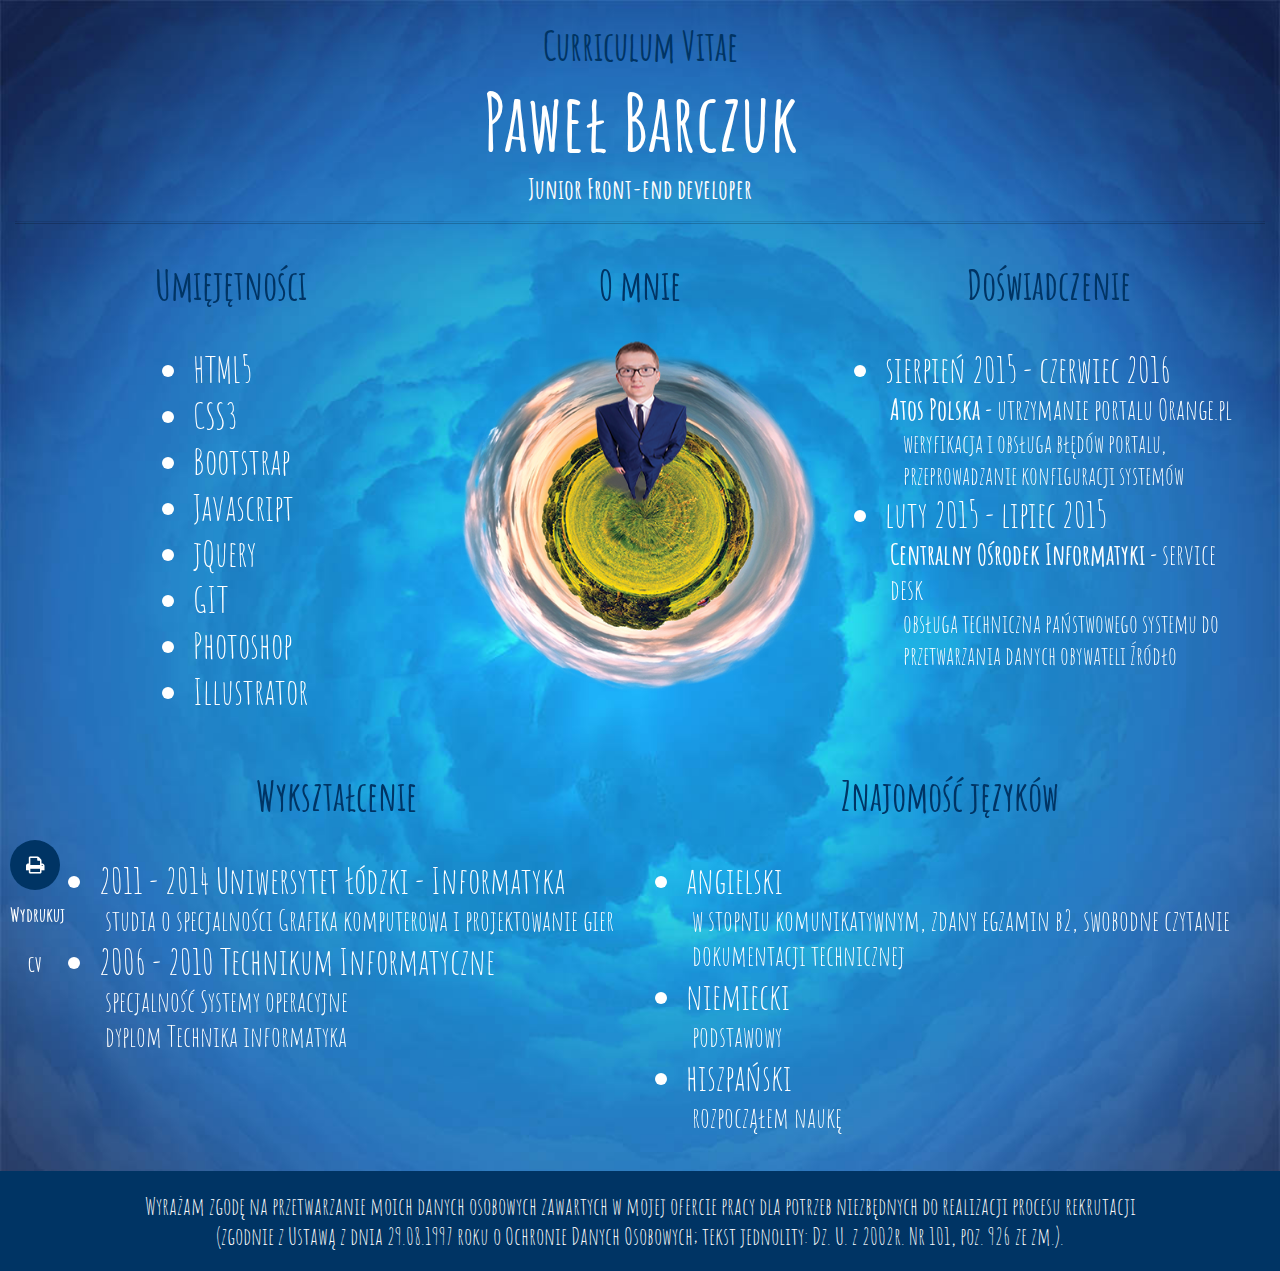
==== index.html @ b51bedec "font latin-ext" ====
<!doctype html>
<html>

<head>
    <link rel="stylesheet" type="text/css" href="css/style.css">
    <link href='https://fonts.googleapis.com/css?family=Amatic+SC:400,700&subset=latin,latin-ext' rel='stylesheet' type='text/css'>
    <link rel="stylesheet" href="css/font-awesome-4.6.3/css/font-awesome.min.css">
    <meta name="viewport" content="width=device-width, initial-scale=1">
    <meta charset="utf-8">
    <title>CV Paweł Barczuk</title>
</head>

<body>
    <div id="container">
        <h4>Curriculum Vitae</h4>
        <h1>Paweł Barczuk</h1>
        <h6>Junior Front-end developer</h6>
        <hr />
        <div id="print">
            <i class="fa fa-print"></i> Wydrukuj CV
        </div>
        <div class="row">
            <div id="data" class="animation-element slide">
                <div id="arrow"></div>
                <div id="me" class="drop"></div>
                <h4>O mnie</h4>
                <div id="details">
                    <h5>Wiek: 26 lat</h5>
                    <h5>Miejsce zamieszkania: Łódź</h5>
                    <h5>Adres e-mail: barczuk.p@gmail.com</h5>
                    <h5>Telefon: 697 071 757</h5>
                </div>
                <div id="earth">
                </div>
            </div>
            <div id="skills" class="animation-element slide">
                <h4>Umięjętności</h4>
                <ul>
                    <li>
                        HTML5
                    </li>
                    <li>
                        CSS3
                    </li>
                    <li>
                        Bootstrap
                    </li>
                    <li>
                        Javascript
                    </li>
                    <li>
                        jQuery
                    </li>

                    <li>
                        GIT
                    </li>
                    <li>
                        Photoshop
                    </li>
                    <li>
                        Illustrator
                    </li>
                </ul>
            </div>
            <div id="exp" class="animation-element slide">
                <h4>Doświadczenie</h4>
                <ul>
                    <li>sierpień 2015 - czerwiec 2016
                        <p>
                            <strong>Atos Polska</strong> - utrzymanie portalu Orange.pl
                            <span>weryfikacja i obsługa błędów portalu, przeprowadzanie konfiguracji systemów</span>
                        </p>
                    </li>
                    <li>luty 2015 - lipiec 2015
                        <p>
                            <strong>Centralny Ośrodek Informatyki</strong> - service desk
                            <span>obsługa techniczna państwowego systemu do przetwarzania danych obywateli Źródło</span>
                        </p>
                    </li>
                </ul>
            </div>
        </div>
        <div class="row">
            <div id="education" class="animation-element slide">
                <h4>Wykształcenie</h4>
                <ul>
                    <li>2011 - 2014 Uniwersytet Łódzki - Informatyka
                        <p>
                            studia o specjalności Grafika komputerowa i projektowanie gier
                        </p>
                    </li>
                    <li>2006 - 2010 Technikum Informatyczne
                        <p>
                            specjalność Systemy operacyjne
                            <br /> dyplom Technika informatyka
                        </p>
                    </li>
                </ul>
            </div>

            <div id="languages" class="animation-element slide">
                <h4>Znajomość języków</h4>
                <ul>
                    <li>angielski
                        <p>
                            w stopniu komunikatywnym, zdany egzamin b2, swobodne czytanie dokumentacji technicznej
                        </p>
                    </li>
                    <li>niemiecki
                        <p>
                            podstawowy
                        </p>
                    </li>
                    <li>hiszpański
                        <p>
                            rozpocząłem naukę
                        </p>
                    </li>
                </ul>
            </div>
        </div>
        <footer>Wyrażam zgodę na przetwarzanie moich danych osobowych zawartych w mojej ofercie pracy dla potrzeb niezbędnych do realizacji procesu rekrutacji
            <br />(zgodnie z Ustawą z dnia 29.08.1997 roku o Ochronie Danych Osobowych; tekst jednolity: Dz. U. z 2002r. Nr 101, poz. 926 ze zm.).</footer>
    </div>
    <script type="text/javascript" src="https://cdnjs.cloudflare.com/ajax/libs/jquery/3.1.0/jquery.min.js">


    </script>
    <script>
        var $animation_elements = $('.animation-element');
        var $window = $(window);
        $window.trigger('scroll');
        $window.on('scroll resize load', check_if_in_view);

        function check_if_in_view() {
            var window_height = $window.height();
            var window_top_position = $window.scrollTop();
            var window_bottom_position = (window_top_position + window_height);
            $.each($animation_elements, function() {
                var $element = $(this);
                var element_height = $element.outerHeight();
                var element_top_position = $element.offset().top;
                var element_bottom_position = (element_top_position + element_height);
                if ((element_bottom_position >= window_top_position) &&
                    (element_top_position <= window_bottom_position)) {
                    $element.addClass('in-view');;
                }
            });
        }

    </script>
</body>

</html>
---- css/style.css ----
html {
    font-size: 250%;
}
body {
    margin: 0;
    color: white;
    font-family: 'Amatic SC', sans-serif;
    background-color: #2377c0;
}
#me {
    background-image: url("../ludek.png");
    background-position: center;
    background-repeat: no-repeat;
    height: 170px;
    width: 100%;
    position: absolute;
    margin: 0 auto;
    z-index: 2;
    top: 100px;
    transition: all 1s;
    animation-name: drop, bump;
    animation-iteration-count: 1;
    animation-timing-function: ease-in;
    animation-duration: 1.5s, 200ms;
    animation-delay: 0s, 1.5s;
}
#print {
    border-radius: 50px;
    width: 50px;
    height: 50px;
    border: 1px;
    background-color: #003464;
    position: fixed;
    bottom: 10px;
    left: 10px;
    font-size: 20px;
    vertical-align: middle;
    line-height: 50px;
    font-weight: 900;
    z-index: 1;
}
#arrow {
    background-image: url(../arrow.png);
    background-repeat: no-repeat;
    background-position: bottom left;
    transform-origin: bottom right;
    opacity: 0;
    position: absolute;
    top: -100px;
    width: 400px;
    height: 100px;
    left: 0;
    right: 0;
    margin: auto;
    animation-name: rotate;
    animation-iteration-count: infinite;
    animation-timing-function: linear;
    animation-duration: 5s;
    animation-delay: 3s;
    z-index: 2;
}
#print:hover {
    width: 150px;
}
#container {
    width: 100%;
    background-image: url(../bg.jpg);
    background-repeat: no-repeat;
    background-size: cover;
    background-position: center top;
    text-align: center;
}
div.row {
    margin: 0 20px 0 20px;
    display: flex;
    flex-wrap: wrap;
    justify-content: center;
}
#data {
    position: relative;
}
#details {
    position: absolute;
    width: 100%;
    opacity: 0;
    filter: alpha(opacity=0);
    transition: opacity 1s;
    z-index: 2;
    margin: 0.9rem 0;
}
#earth {
    margin: 0 auto;
    margin-bottom: 0.9rem;
    background-image: url(../kula.png);
    background-repeat: no-repeat;
    background-size: contain;
    background-position: center top;
    transition: opacity 1s;
    height: 350px;
    top: 0.9em;
    z-index: 1;
    position: relative;
    animation-name: bump;
    animation-iteration-count: 1;
    animation-timing-function: ease-in;
    animation-delay: 1.5s;
    animation-duration: 200ms;
}
#data:hover #details {
    opacity: 1;
}
#data:hover #earth,
#data:hover #me {
    opacity: 0;
}
#data:hover #arrow {
    display: none;
}
#exp,
#earth,
#skills,
#education,
#languages,
#data {
    width: 100%;
}
h1,
h2,
h4,
h5,
h6 {
    margin: 0;
}
h4 {
    color: #003464;
    padding-top: 20px;
}
hr {
    height: 1px;
    border: 0;
    border-top: 1px solid rgba(0, 0, 0, 0.1);
    border-bottom: 1px solid rgba(0, 0, 0, 0.2);
    margin: 15px;
    padding: 0;
}
li i {
    font-size: 0.3em !important;
    vertical-align: middle;
}
p {
    font-size: 0.7rem;
    margin: 0 0 0 0.2em;
}
p span {
    display: block;
    font-size: 0.9em;
    margin-left: 0.5em;
}
ul {
    font-size: 0.9rem;
    display: inline-block;
    text-align: left;
}
footer {
    background-color: #003464;
    font-size: 0.6rem;
    padding: 0.5rem;
}
@media (min-width: 970px) {
    #skills {
        order: 1;
        max-width: 33%;
    }
    #exp {
        order: 3;
        max-width: 33%;
    }
    #data {
        order: 2;
        width: 33%;
    }
    #languages {
        width: 49%;
    }
    #education {
        width: 50%;
    }
}
@media (min-width: 480px) and (max-width: 970px) {
    #skills li {
        width: 50%;
        display: inline;
        float: left;
    }
}
@media (max-width: 480px) {
    footer {
        font-size: 0.5rem;
    }
    #earth,
    #me,
    #print,
    #arrow {
        display: none;
    }
    #details {
        opacity: 1;
        position: static;
    }
}
.animation-element {
    position: relative;
}
.animation-element.slide {
    opacity: 0;
    -moz-transition: all 500ms linear;
    -webkit-transition: all 500ms linear;
    -o-transition: all 500ms linear;
    transition: all 500ms linear;
    -webkit-transform: translate3d(0px, 100px, 0px);
    -o-transform: translate(0px, 100px);
    -ms-transform: translate(0px, 100px);
    transform: translate3d(0px, 100px, 0px);
    transition-delay: 500ms;
}
.animation-element.slide.in-view {
    opacity: 1;
    -moz-transform: translate3d(0px, 0px, 0px);
    -webkit-transform: translate3d(0px, 0px, 0px);
    -o-transform: translate(0px, 0px);
    -ms-transform: translate(0px, 0px);
    transform: translate3d(0px, 0px, 0px);
}
@keyframes drop {
    0% {
        -moz-transform: translate3d(0px, -600px, 0px);
        -webkit-transform: translate3d(0px, -600px, 0px);
        -o-transform: translate(0px, -600px);
        -ms-transform: translate(0px, -600px);
        transform: translate3d(0px, -600px, 0px);
    }
    50% {
        -moz-transform: translate3d(0px, -600px, 0px);
        -webkit-transform: translate3d(0px, -600px, 0px);
        -o-transform: translate(0px, -600px);
        -ms-transform: translate(0px, -600px);
        transform: translate3d(0px, -600px, 0px);
    }
    100% {
        -moz-transform: translate3d(0px, 0px, 0px);
        -webkit-transform: translate3d(0px, 0px, 0px);
        -o-transform: translate(0px, 0px);
        -ms-transform: translate(0px, 0px);
        transform: translate3d(0px, 0px, 0px);
    }
}
@keyframes bump {
    00% {
        -moz-transform: translate3d(0px, 0px, 0px);
        -webkit-transform: translate3d(0px, 0px, 0px);
        -o-transform: translate(0px, 0px);
        -ms-transform: translate(0px, 0px);
        transform: translate3d(0px, 0px, 0px);
    }
    50% {
        -moz-transform: translate3d(0px, 10px, 0px);
        -webkit-transform: translate3d(0px, 10px, 0px);
        -o-transform: translate(0px, 10px);
        -ms-transform: translate(0px, 10px);
        transform: translate3d(0px, 10px, 0px);
    }
    100% {
        -moz-transform: translate3d(0px, 0px, 0px);
        -webkit-transform: translate3d(0px, 0px, 0px);
        -o-transform: translate(0px, 0px);
        -ms-transform: translate(0px, 0px);
        transform: translate3d(0px, 0px, 0px);
    }
}
@keyframes rotate {
    0% {
        transform: rotate(20deg);
    }
    30% {
        opacity: 0;
    }
    50% {
        opacity: 1;
    }
    70% {
        opacity: 0;
    }
    100% {
        transform: rotate(-70deg);
    }
}

/* ciemny niebieski 003464*/
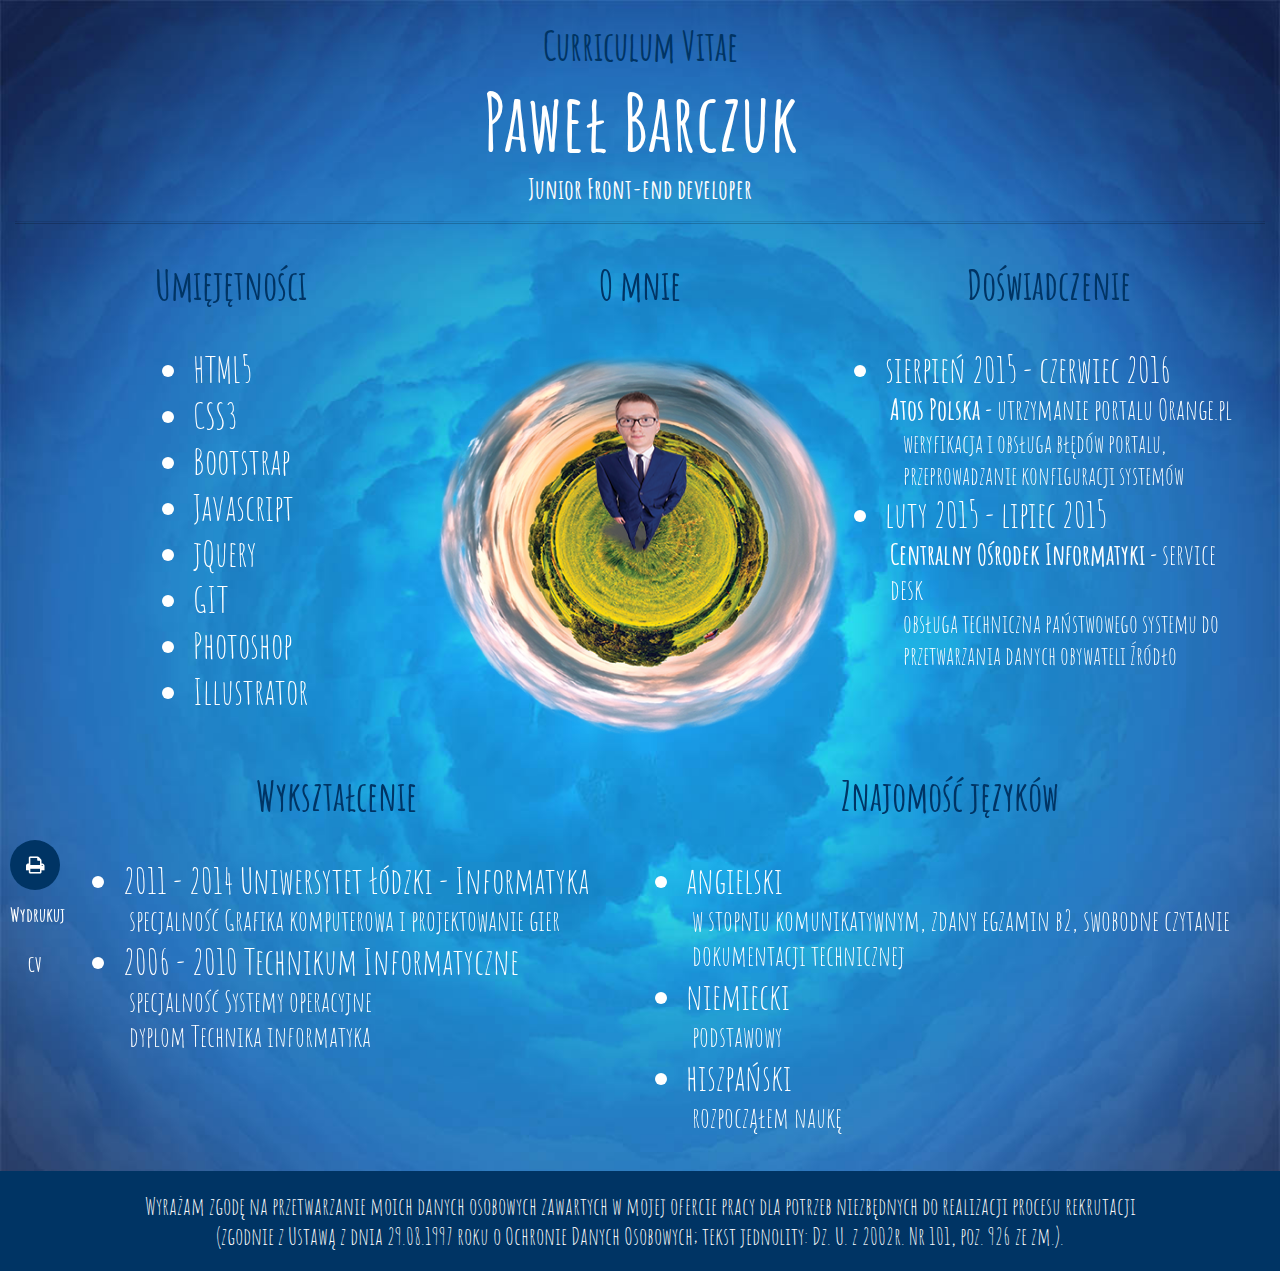
==== commit c93ce3b9: "rwd fixed" ====
--- a/index.html
+++ b/index.html
@@ -1,5 +1,5 @@
 <!doctype html>
-<html>
+<html lang="pl">
 
 <head>
     <link rel="stylesheet" type="text/css" href="css/style.css">
@@ -16,9 +16,11 @@
         <h1>Paweł Barczuk</h1>
         <h6>Junior Front-end developer</h6>
         <hr />
-        <div id="print">
-            <i class="fa fa-print"></i> Wydrukuj CV
-        </div>
+        <a href="Pawel_Barczuk_CV.pdf">
+            <div id="print">
+                <i class="fa fa-print"></i> Wydrukuj CV
+            </div>
+        </a>
         <div class="row">
             <div id="data" class="animation-element slide">
                 <div id="arrow"></div>
@@ -27,7 +29,7 @@
                 <div id="details">
                     <h5>Wiek: 26 lat</h5>
                     <h5>Miejsce zamieszkania: Łódź</h5>
-                    <h5>Adres e-mail: barczuk.p@gmail.com</h5>
+                    <h5>E-mail: barczuk.p@gmail.com</h5>
                     <h5>Telefon: 697 071 757</h5>
                 </div>
                 <div id="earth">
@@ -87,7 +89,7 @@
                 <ul>
                     <li>2011 - 2014 Uniwersytet Łódzki - Informatyka
                         <p>
-                            studia o specjalności Grafika komputerowa i projektowanie gier
+                            specjalność Grafika komputerowa i projektowanie gier
                         </p>
                     </li>
                     <li>2006 - 2010 Technikum Informatyczne
--- a/css/style.css
+++ b/css/style.css
@@ -6,23 +6,6 @@
     color: white;
     font-family: 'Amatic SC', sans-serif;
     background-color: #2377c0;
-}
-#me {
-    background-image: url("../ludek.png");
-    background-position: center;
-    background-repeat: no-repeat;
-    height: 170px;
-    width: 100%;
-    position: absolute;
-    margin: 0 auto;
-    z-index: 2;
-    top: 100px;
-    transition: all 1s;
-    animation-name: drop, bump;
-    animation-iteration-count: 1;
-    animation-timing-function: ease-in;
-    animation-duration: 1.5s, 200ms;
-    animation-delay: 0s, 1.5s;
 }
 #print {
     border-radius: 50px;
@@ -55,12 +38,15 @@
     animation-name: rotate;
     animation-iteration-count: infinite;
     animation-timing-function: linear;
-    animation-duration: 5s;
-    animation-delay: 3s;
+    animation-duration: 3s;
+    animation-delay: 1s;
     z-index: 2;
 }
 #print:hover {
     width: 150px;
+}
+a:link {
+    color: white;
 }
 #container {
     width: 100%;
@@ -82,9 +68,6 @@
 #details {
     position: absolute;
     width: 100%;
-    opacity: 0;
-    filter: alpha(opacity=0);
-    transition: opacity 1s;
     z-index: 2;
     margin: 0.9rem 0;
 }
@@ -96,7 +79,8 @@
     background-size: contain;
     background-position: center top;
     transition: opacity 1s;
-    height: 350px;
+    height: 100%;
+    min-height: 400px;
     top: 0.9em;
     z-index: 1;
     position: relative;
@@ -106,16 +90,6 @@
     animation-delay: 1.5s;
     animation-duration: 200ms;
 }
-#data:hover #details {
-    opacity: 1;
-}
-#data:hover #earth,
-#data:hover #me {
-    opacity: 0;
-}
-#data:hover #arrow {
-    display: none;
-}
 #exp,
 #earth,
 #skills,
@@ -134,6 +108,7 @@
 h4 {
     color: #003464;
     padding-top: 20px;
+    font-weight: 700;
 }
 hr {
     height: 1px;
@@ -143,10 +118,6 @@
     margin: 15px;
     padding: 0;
 }
-li i {
-    font-size: 0.3em !important;
-    vertical-align: middle;
-}
 p {
     font-size: 0.7rem;
     margin: 0 0 0 0.2em;
@@ -166,34 +137,196 @@
     font-size: 0.6rem;
     padding: 0.5rem;
 }
-@media (min-width: 970px) {
-    #skills {
-        order: 1;
-        max-width: 33%;
-    }
-    #exp {
-        order: 3;
-        max-width: 33%;
-    }
-    #data {
-        order: 2;
-        width: 33%;
-    }
-    #languages {
-        width: 49%;
-    }
-    #education {
-        width: 50%;
-    }
-}
-@media (min-width: 480px) and (max-width: 970px) {
+@media (min-width: 1600px) {
+    html {
+        font-size: 350%;
+    }
     #skills li {
         width: 50%;
         display: inline;
         float: left;
     }
-}
-@media (max-width: 480px) {
+    #skills li:before {
+        font-size: 2.5rem;
+        line-height: 1.25rem;
+        vertical-align: bottom;
+        content: '\2022';
+    }
+}
+@media (min-width: 970px) {
+    #me {
+        background-image: url("../ludek.png");
+        background-position: center;
+        background-repeat: no-repeat;
+        height: 170px;
+        width: 100%;
+        position: absolute;
+        margin: 0 auto;
+        z-index: 2;
+        top: 150px;
+        transition: all 1s;
+        animation-name: drop, bump;
+        animation-iteration-count: 1;
+        animation-timing-function: ease-in;
+        animation-duration: 1.5s, 200ms;
+        animation-delay: 0s, 1.5s;
+    }
+    #skills {
+        order: 1;
+        max-width: 33%;
+    }
+    #exp {
+        order: 3;
+        max-width: 33%;
+    }
+    #data {
+        order: 2;
+        width: 33%;
+    }
+    #languages {
+        width: 49%;
+    }
+    #education {
+        width: 50%;
+    }
+    #details {
+        opacity: 0;
+        filter: alpha(opacity=0);
+        transition: opacity 1s;
+    }
+    #data:hover #details {
+        opacity: 1;
+    }
+    #data:hover #earth,
+    #data:hover #me {
+        opacity: 0;
+    }
+    #data:hover #arrow {
+        display: none;
+    }
+    .animation-element {
+        position: relative;
+    }
+    .animation-element.slide {
+        opacity: 0;
+        -moz-transition: all 500ms linear;
+        -webkit-transition: all 500ms linear;
+        -o-transition: all 500ms linear;
+        transition: all 500ms linear;
+        -webkit-transform: translate3d(0px, 100px, 0px);
+        -o-transform: translate(0px, 100px);
+        -ms-transform: translate(0px, 100px);
+        transform: translate3d(0px, 100px, 0px);
+        transition-delay: 500ms;
+    }
+    .animation-element.slide.in-view {
+        opacity: 1;
+        -moz-transform: translate3d(0px, 0px, 0px);
+        -webkit-transform: translate3d(0px, 0px, 0px);
+        -o-transform: translate(0px, 0px);
+        -ms-transform: translate(0px, 0px);
+        transform: translate3d(0px, 0px, 0px);
+    }
+    @keyframes drop {
+        0% {
+            -moz-transform: translate3d(0px, -600px, 0px);
+            -webkit-transform: translate3d(0px, -600px, 0px);
+            -o-transform: translate(0px, -600px);
+            -ms-transform: translate(0px, -600px);
+            transform: translate3d(0px, -600px, 0px);
+        }
+        50% {
+            -moz-transform: translate3d(0px, -600px, 0px);
+            -webkit-transform: translate3d(0px, -600px, 0px);
+            -o-transform: translate(0px, -600px);
+            -ms-transform: translate(0px, -600px);
+            transform: translate3d(0px, -600px, 0px);
+        }
+        100% {
+            -moz-transform: translate3d(0px, 0px, 0px);
+            -webkit-transform: translate3d(0px, 0px, 0px);
+            -o-transform: translate(0px, 0px);
+            -ms-transform: translate(0px, 0px);
+            transform: translate3d(0px, 0px, 0px);
+        }
+    }
+    @keyframes bump {
+        00% {
+            -moz-transform: translate3d(0px, 0px, 0px);
+            -webkit-transform: translate3d(0px, 0px, 0px);
+            -o-transform: translate(0px, 0px);
+            -ms-transform: translate(0px, 0px);
+            transform: translate3d(0px, 0px, 0px);
+        }
+        50% {
+            -moz-transform: translate3d(0px, 10px, 0px);
+            -webkit-transform: translate3d(0px, 10px, 0px);
+            -o-transform: translate(0px, 10px);
+            -ms-transform: translate(0px, 10px);
+            transform: translate3d(0px, 10px, 0px);
+        }
+        100% {
+            -moz-transform: translate3d(0px, 0px, 0px);
+            -webkit-transform: translate3d(0px, 0px, 0px);
+            -o-transform: translate(0px, 0px);
+            -ms-transform: translate(0px, 0px);
+            transform: translate3d(0px, 0px, 0px);
+        }
+    }
+    @keyframes rotate {
+        0% {
+            transform: rotate(10deg);
+        }
+        30% {
+            opacity: 0;
+        }
+        50% {
+            opacity: 1;
+        }
+        70% {
+            opacity: 0;
+        }
+        100% {
+            transform: rotate(-80deg);
+        }
+    }
+}
+@media (min-width: 769px) and (max-width: 970px) {
+    #skills li {
+        width: 33%;
+        display: inline;
+        float: left;
+    }
+    #skills li:before {
+        font-size: 2.5rem;
+        line-height: 1.25rem;
+        vertical-align: bottom;
+        content: '\2022';
+    }
+    #earth,
+    #details {
+        width: 50%;
+        position: static;
+        display: inline-block;
+        margin: 0 auto;
+        top: 0;
+        left: 0;
+        right: 0;
+        bottom: 0;
+    }
+    #earth {
+        float: left;
+        background-image: url(../kula2.png);
+    }
+    #details {
+        padding-top: 10%;
+    }
+    #me {
+        position: absolute;
+        width: 100px;
+    }
+}
+@media (max-width: 768px) {
     footer {
         font-size: 0.5rem;
     }
@@ -208,91 +341,5 @@
         position: static;
     }
 }
-.animation-element {
-    position: relative;
-}
-.animation-element.slide {
-    opacity: 0;
-    -moz-transition: all 500ms linear;
-    -webkit-transition: all 500ms linear;
-    -o-transition: all 500ms linear;
-    transition: all 500ms linear;
-    -webkit-transform: translate3d(0px, 100px, 0px);
-    -o-transform: translate(0px, 100px);
-    -ms-transform: translate(0px, 100px);
-    transform: translate3d(0px, 100px, 0px);
-    transition-delay: 500ms;
-}
-.animation-element.slide.in-view {
-    opacity: 1;
-    -moz-transform: translate3d(0px, 0px, 0px);
-    -webkit-transform: translate3d(0px, 0px, 0px);
-    -o-transform: translate(0px, 0px);
-    -ms-transform: translate(0px, 0px);
-    transform: translate3d(0px, 0px, 0px);
-}
-@keyframes drop {
-    0% {
-        -moz-transform: translate3d(0px, -600px, 0px);
-        -webkit-transform: translate3d(0px, -600px, 0px);
-        -o-transform: translate(0px, -600px);
-        -ms-transform: translate(0px, -600px);
-        transform: translate3d(0px, -600px, 0px);
-    }
-    50% {
-        -moz-transform: translate3d(0px, -600px, 0px);
-        -webkit-transform: translate3d(0px, -600px, 0px);
-        -o-transform: translate(0px, -600px);
-        -ms-transform: translate(0px, -600px);
-        transform: translate3d(0px, -600px, 0px);
-    }
-    100% {
-        -moz-transform: translate3d(0px, 0px, 0px);
-        -webkit-transform: translate3d(0px, 0px, 0px);
-        -o-transform: translate(0px, 0px);
-        -ms-transform: translate(0px, 0px);
-        transform: translate3d(0px, 0px, 0px);
-    }
-}
-@keyframes bump {
-    00% {
-        -moz-transform: translate3d(0px, 0px, 0px);
-        -webkit-transform: translate3d(0px, 0px, 0px);
-        -o-transform: translate(0px, 0px);
-        -ms-transform: translate(0px, 0px);
-        transform: translate3d(0px, 0px, 0px);
-    }
-    50% {
-        -moz-transform: translate3d(0px, 10px, 0px);
-        -webkit-transform: translate3d(0px, 10px, 0px);
-        -o-transform: translate(0px, 10px);
-        -ms-transform: translate(0px, 10px);
-        transform: translate3d(0px, 10px, 0px);
-    }
-    100% {
-        -moz-transform: translate3d(0px, 0px, 0px);
-        -webkit-transform: translate3d(0px, 0px, 0px);
-        -o-transform: translate(0px, 0px);
-        -ms-transform: translate(0px, 0px);
-        transform: translate3d(0px, 0px, 0px);
-    }
-}
-@keyframes rotate {
-    0% {
-        transform: rotate(20deg);
-    }
-    30% {
-        opacity: 0;
-    }
-    50% {
-        opacity: 1;
-    }
-    70% {
-        opacity: 0;
-    }
-    100% {
-        transform: rotate(-70deg);
-    }
-}
 
 /* ciemny niebieski 003464*/
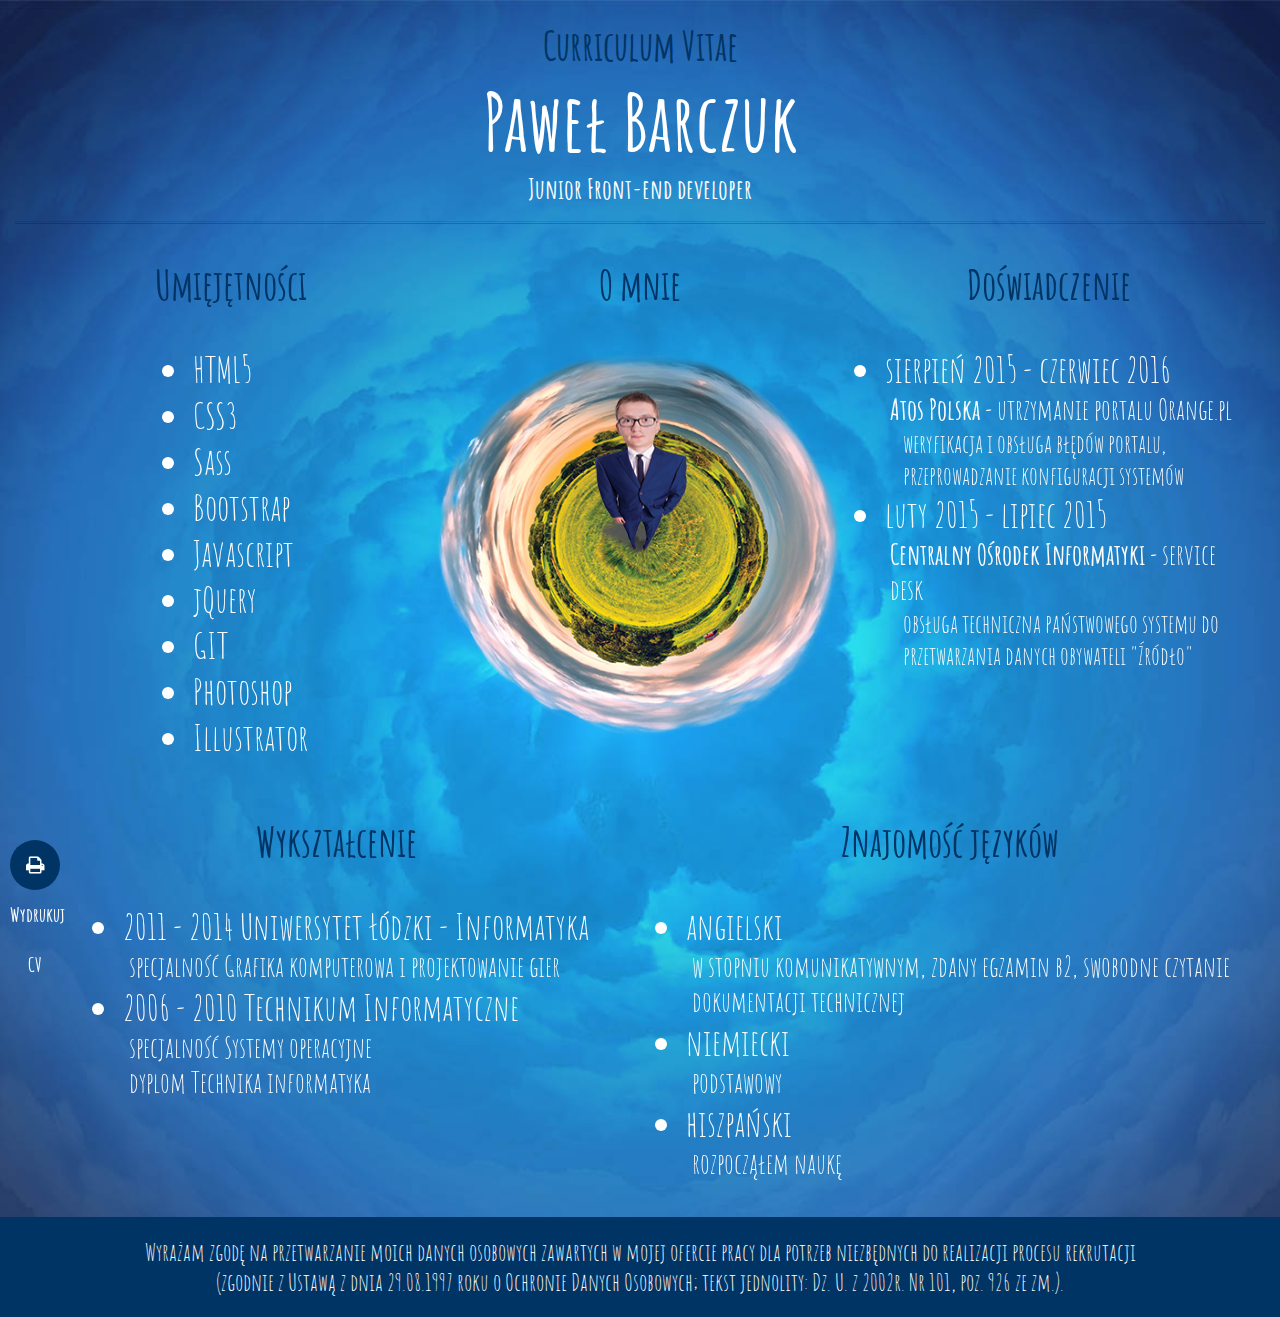
==== commit 0ac4ad4a: "added resume file" ====
--- a/index.html
+++ b/index.html
@@ -45,6 +45,9 @@
                         CSS3
                     </li>
                     <li>
+                        Sass
+                    </li>
+                    <li>
                         Bootstrap
                     </li>
                     <li>
@@ -77,7 +80,7 @@
                     <li>luty 2015 - lipiec 2015
                         <p>
                             <strong>Centralny Ośrodek Informatyki</strong> - service desk
-                            <span>obsługa techniczna państwowego systemu do przetwarzania danych obywateli Źródło</span>
+                            <span>obsługa techniczna państwowego systemu do przetwarzania danych obywateli "Źródło"</span>
                         </p>
                     </li>
                 </ul>
--- a/css/style.css
+++ b/css/style.css
@@ -45,7 +45,10 @@
 #print:hover {
     width: 150px;
 }
-a:link {
+a:link,
+a:hover,
+a:visited,
+a:active {
     color: white;
 }
 #container {
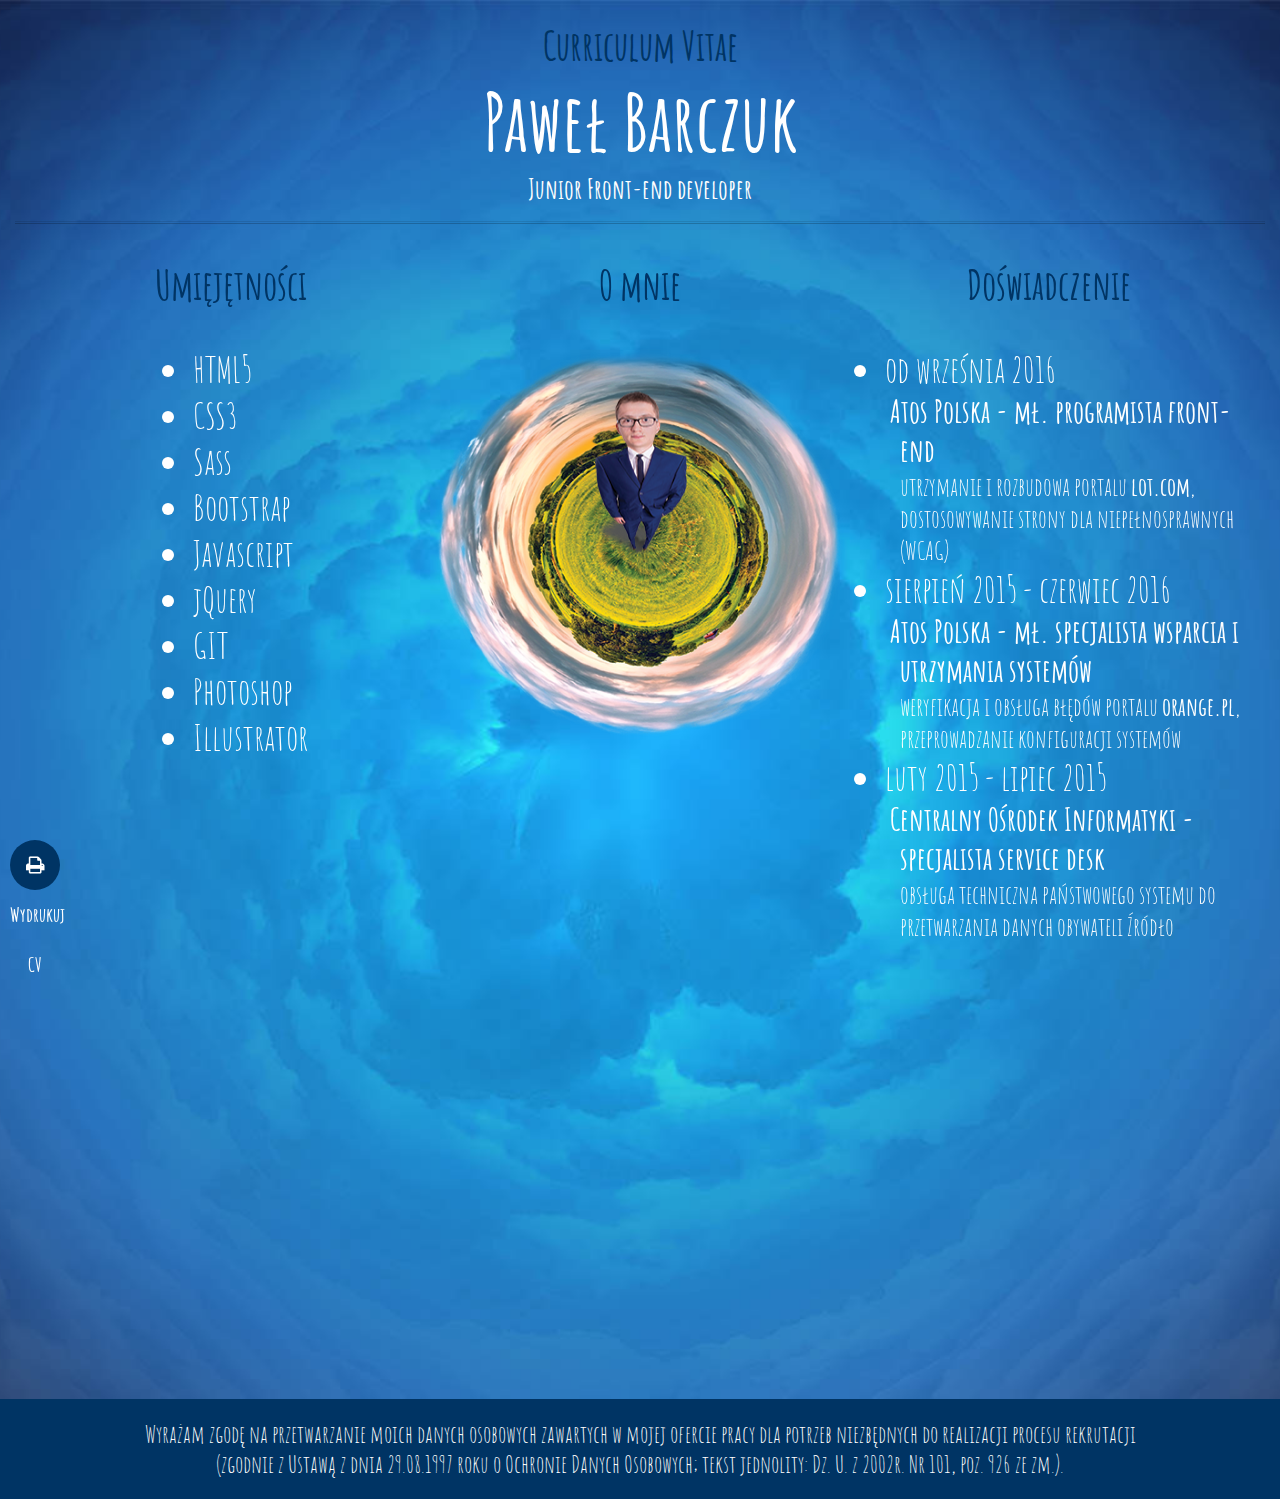
==== commit 0483dae6: "update" ====
--- a/index.html
+++ b/index.html
@@ -29,8 +29,8 @@
                 <div id="details">
                     <h5>Wiek: 26 lat</h5>
                     <h5>Miejsce zamieszkania: Łódź</h5>
+                    <h5>Telefon: 697 071 757</h5>
                     <h5>E-mail: barczuk.p@gmail.com</h5>
-                    <h5>Telefon: 697 071 757</h5>
                 </div>
                 <div id="earth">
                 </div>
@@ -71,16 +71,22 @@
             <div id="exp" class="animation-element slide">
                 <h4>Doświadczenie</h4>
                 <ul>
+                    <li>od września 2016
+                        <p>
+                            <span class="firm">Atos Polska - mł. programista front-end</span>
+                            <span>utrzymanie i rozbudowa portalu <strong>lot.com</strong>, dostosowywanie strony dla niepełnosprawnych (WCAG)</span>
+                        </p>
+                    </li>
                     <li>sierpień 2015 - czerwiec 2016
                         <p>
-                            <strong>Atos Polska</strong> - utrzymanie portalu Orange.pl
-                            <span>weryfikacja i obsługa błędów portalu, przeprowadzanie konfiguracji systemów</span>
+                            <span class="firm">Atos Polska - mł. specjalista wsparcia i utrzymania systemów</span>
+                            <span>weryfikacja i obsługa błędów portalu <strong>orange.pl</strong>, przeprowadzanie konfiguracji systemów</span>
                         </p>
                     </li>
                     <li>luty 2015 - lipiec 2015
                         <p>
-                            <strong>Centralny Ośrodek Informatyki</strong> - service desk
-                            <span>obsługa techniczna państwowego systemu do przetwarzania danych obywateli "Źródło"</span>
+                            <span class="firm">Centralny Ośrodek Informatyki - specjalista service desk</span>
+                            <span>obsługa techniczna państwowego systemu do przetwarzania danych obywateli Źródło</span>
                         </p>
                     </li>
                 </ul>
--- a/css/style.css
+++ b/css/style.css
@@ -35,11 +35,10 @@
     left: 0;
     right: 0;
     margin: auto;
-    animation-name: rotate;
-    animation-iteration-count: infinite;
-    animation-timing-function: linear;
-    animation-duration: 3s;
-    animation-delay: 1s;
+    -webkit-animation: rotate 3s linear 1s infinite;
+    -moz-animation: rotate 3s linear 1s infinite;
+    -o-animation: rotate 3s linear 1s infinite;
+    animation: rotate 3s linear 1s infinite;
     z-index: 2;
 }
 #print:hover {
@@ -82,16 +81,16 @@
     background-size: contain;
     background-position: center top;
     transition: opacity 1s;
+    -webkit-transition: opacity 1s;
     height: 100%;
     min-height: 400px;
     top: 0.9em;
     z-index: 1;
     position: relative;
-    animation-name: bump;
-    animation-iteration-count: 1;
-    animation-timing-function: ease-in;
-    animation-delay: 1.5s;
-    animation-duration: 200ms;
+    -webkit-animation: bump 200ms ease-in 1.5s 1;
+    -moz-animation: bump 200ms ease-in 1.5s 1;
+    -o-animation: bump 200ms ease-in 1.5s 1;
+    animation: bump 200ms ease-in 1.5s 1;
 }
 #exp,
 #earth,
@@ -128,7 +127,12 @@
 p span {
     display: block;
     font-size: 0.9em;
-    margin-left: 0.5em;
+    margin-left: 10px;
+}
+.firm {
+    text-indent: -10px;
+    font-weight: bold;
+    font-size: 1.1em;
 }
 ul {
     font-size: 0.9rem;
@@ -168,11 +172,27 @@
         z-index: 2;
         top: 150px;
         transition: all 1s;
+        -webkit-transition: all 1s;
         animation-name: drop, bump;
         animation-iteration-count: 1;
         animation-timing-function: ease-in;
         animation-duration: 1.5s, 200ms;
         animation-delay: 0s, 1.5s;
+        -webkit-animation-name: drop, bump;
+        -webkit-animation-iteration-count: 1;
+        -webkit-animation-timing-function: ease-in;
+        -webkit-animation-duration: 1.5s, 200ms;
+        -webkit-animation-delay: 0s, 1.5s;
+        -moz-animation-name: drop, bump;
+        -moz-animation-iteration-count: 1;
+        -moz-animation-timing-function: ease-in;
+        -moz-animation-duration: 1.5s, 200ms;
+        -moz-animation-delay: 0s, 1.5s;
+        -o-animation-name: drop, bump;
+        -o-animation-iteration-count: 1;
+        -o-animation-timing-function: ease-in;
+        -o-animation-duration: 1.5s, 200ms;
+        -o-animation-delay: 0s, 1.5s;
     }
     #skills {
         order: 1;
@@ -194,8 +214,8 @@
     }
     #details {
         opacity: 0;
-        filter: alpha(opacity=0);
         transition: opacity 1s;
+        -webkit-transition: opacity 1s;
     }
     #data:hover #details {
         opacity: 1;
@@ -212,15 +232,14 @@
     }
     .animation-element.slide {
         opacity: 0;
-        -moz-transition: all 500ms linear;
+        transition: all 500ms linear;
         -webkit-transition: all 500ms linear;
-        -o-transition: all 500ms linear;
-        transition: all 500ms linear;
         -webkit-transform: translate3d(0px, 100px, 0px);
         -o-transform: translate(0px, 100px);
         -ms-transform: translate(0px, 100px);
         transform: translate3d(0px, 100px, 0px);
         transition-delay: 500ms;
+        -webkit-transition-delay: 500ms;
     }
     .animation-element.slide.in-view {
         opacity: 1;
@@ -231,13 +250,24 @@
         transform: translate3d(0px, 0px, 0px);
     }
     @keyframes drop {
-        0% {
+        0%,
+        50% {
             -moz-transform: translate3d(0px, -600px, 0px);
             -webkit-transform: translate3d(0px, -600px, 0px);
             -o-transform: translate(0px, -600px);
             -ms-transform: translate(0px, -600px);
             transform: translate3d(0px, -600px, 0px);
         }
+        100% {
+            -moz-transform: translate3d(0px, 0px, 0px);
+            -webkit-transform: translate3d(0px, 0px, 0px);
+            -o-transform: translate(0px, 0px);
+            -ms-transform: translate(0px, 0px);
+            transform: translate3d(0px, 0px, 0px);
+        }
+    }
+    @-webkit-keyframes drop {
+        0%,
         50% {
             -moz-transform: translate3d(0px, -600px, 0px);
             -webkit-transform: translate3d(0px, -600px, 0px);
@@ -254,7 +284,8 @@
         }
     }
     @keyframes bump {
-        00% {
+        0%,
+        100% {
             -moz-transform: translate3d(0px, 0px, 0px);
             -webkit-transform: translate3d(0px, 0px, 0px);
             -o-transform: translate(0px, 0px);
@@ -268,6 +299,9 @@
             -ms-transform: translate(0px, 10px);
             transform: translate3d(0px, 10px, 0px);
         }
+    }
+    @-webkit-keyframes bump {
+        0%,
         100% {
             -moz-transform: translate3d(0px, 0px, 0px);
             -webkit-transform: translate3d(0px, 0px, 0px);
@@ -275,21 +309,57 @@
             -ms-transform: translate(0px, 0px);
             transform: translate3d(0px, 0px, 0px);
         }
+        50% {
+            -moz-transform: translate3d(0px, 10px, 0px);
+            -webkit-transform: translate3d(0px, 10px, 0px);
+            -o-transform: translate(0px, 10px);
+            -ms-transform: translate(0px, 10px);
+            transform: translate3d(0px, 10px, 0px);
+        }
     }
     @keyframes rotate {
         0% {
+            -webkit-transform: rotate(10deg);
+            -moz-transform: rotate(10deg);
+            -o-transform: rotate(10deg);
+            -ms-transform: rotate(10deg);
             transform: rotate(10deg);
         }
-        30% {
-            opacity: 0;
-        }
-        50% {
-            opacity: 1;
-        }
+        30%,
         70% {
             opacity: 0;
         }
-        100% {
+        50% {
+            opacity: 1;
+        }
+        100% {
+            -webkit-transform: rotate(-80deg);
+            -moz-transform: rotate(-80deg);
+            -o-transform: rotate(-80deg);
+            -ms-transform: rotate(-80deg);
+            transform: rotate(-80deg);
+        }
+    }
+    @-webkit-keyframes rotate {
+        0% {
+            -webkit-transform: rotate(10deg);
+            -moz-transform: rotate(10deg);
+            -o-transform: rotate(10deg);
+            -ms-transform: rotate(10deg);
+            transform: rotate(10deg);
+        }
+        30%,
+        70% {
+            opacity: 0;
+        }
+        50% {
+            opacity: 1;
+        }
+        100% {
+            -webkit-transform: rotate(-80deg);
+            -moz-transform: rotate(-80deg);
+            -o-transform: rotate(-80deg);
+            -ms-transform: rotate(-80deg);
             transform: rotate(-80deg);
         }
     }
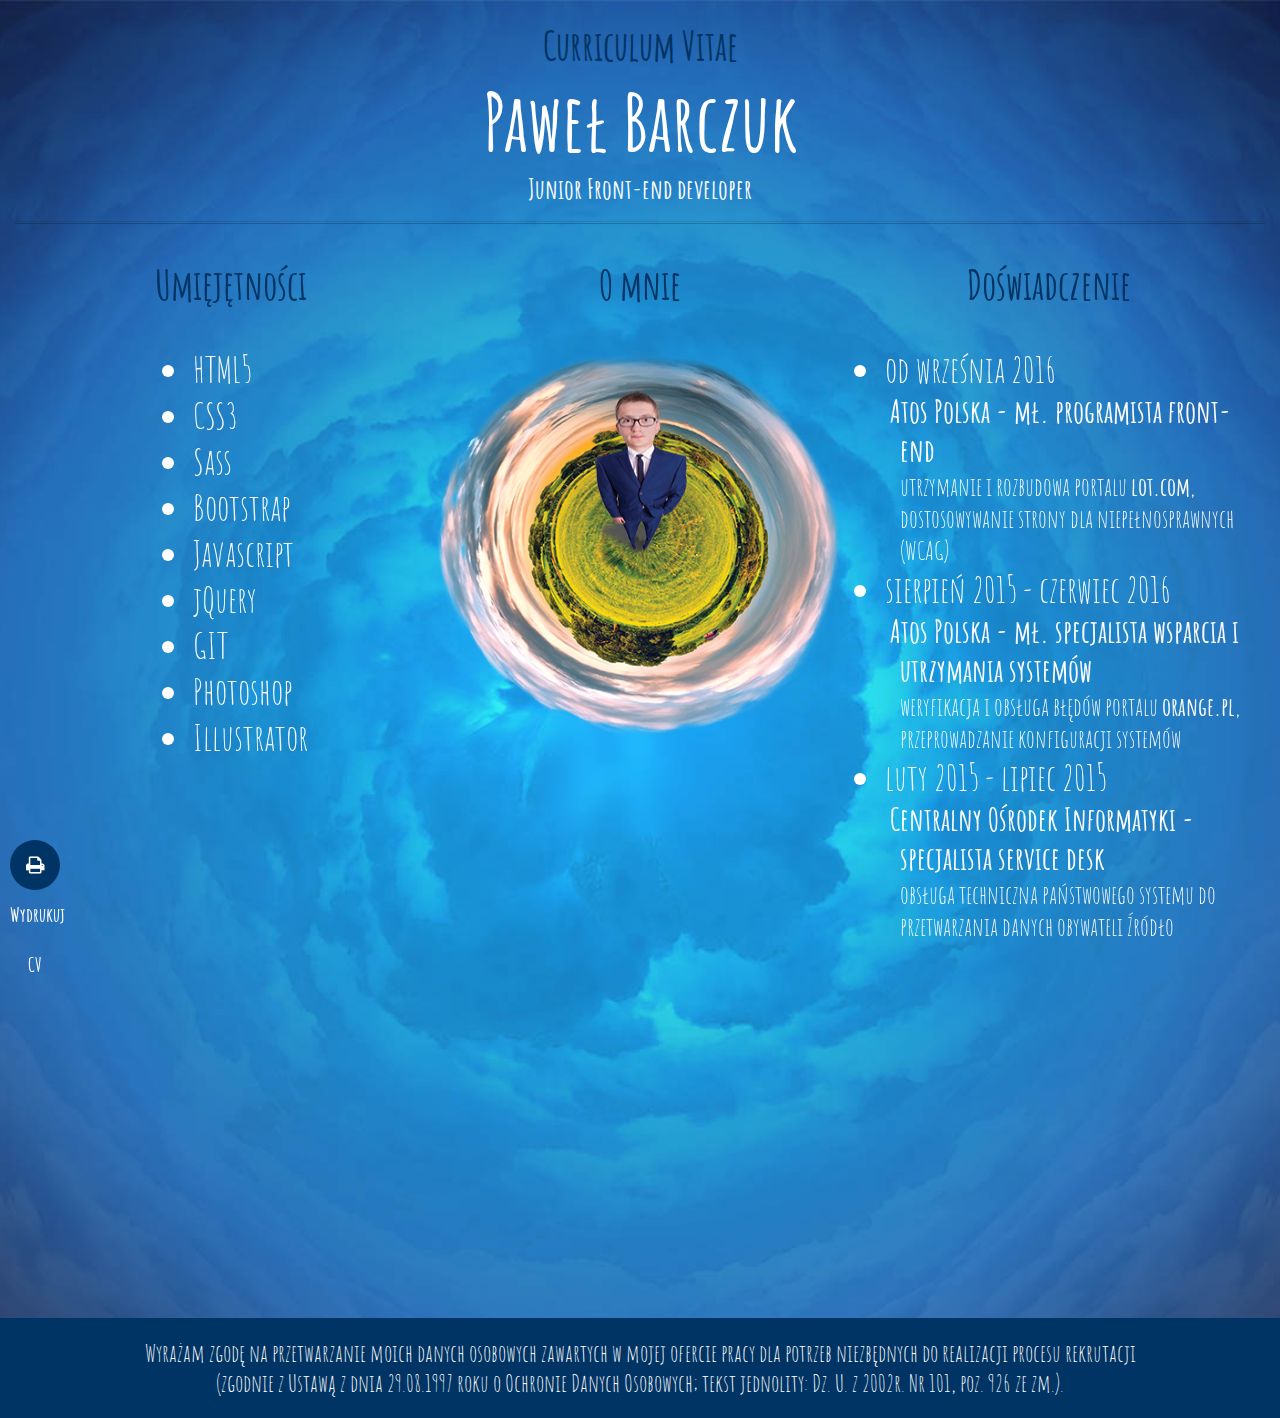
==== commit 523fc4eb: "update pdf" ====
--- a/index.html
+++ b/index.html
@@ -28,7 +28,7 @@
                 <h4>O mnie</h4>
                 <div id="details">
                     <h5>Wiek: 26 lat</h5>
-                    <h5>Miejsce zamieszkania: Łódź</h5>
+                    <h5>Miejsce zamieszkania: Łódź / Międzyrzec Podlaski</h5>
                     <h5>Telefon: 697 071 757</h5>
                     <h5>E-mail: barczuk.p@gmail.com</h5>
                 </div>
@@ -123,11 +123,6 @@
                             podstawowy
                         </p>
                     </li>
-                    <li>hiszpański
-                        <p>
-                            rozpocząłem naukę
-                        </p>
-                    </li>
                 </ul>
             </div>
         </div>
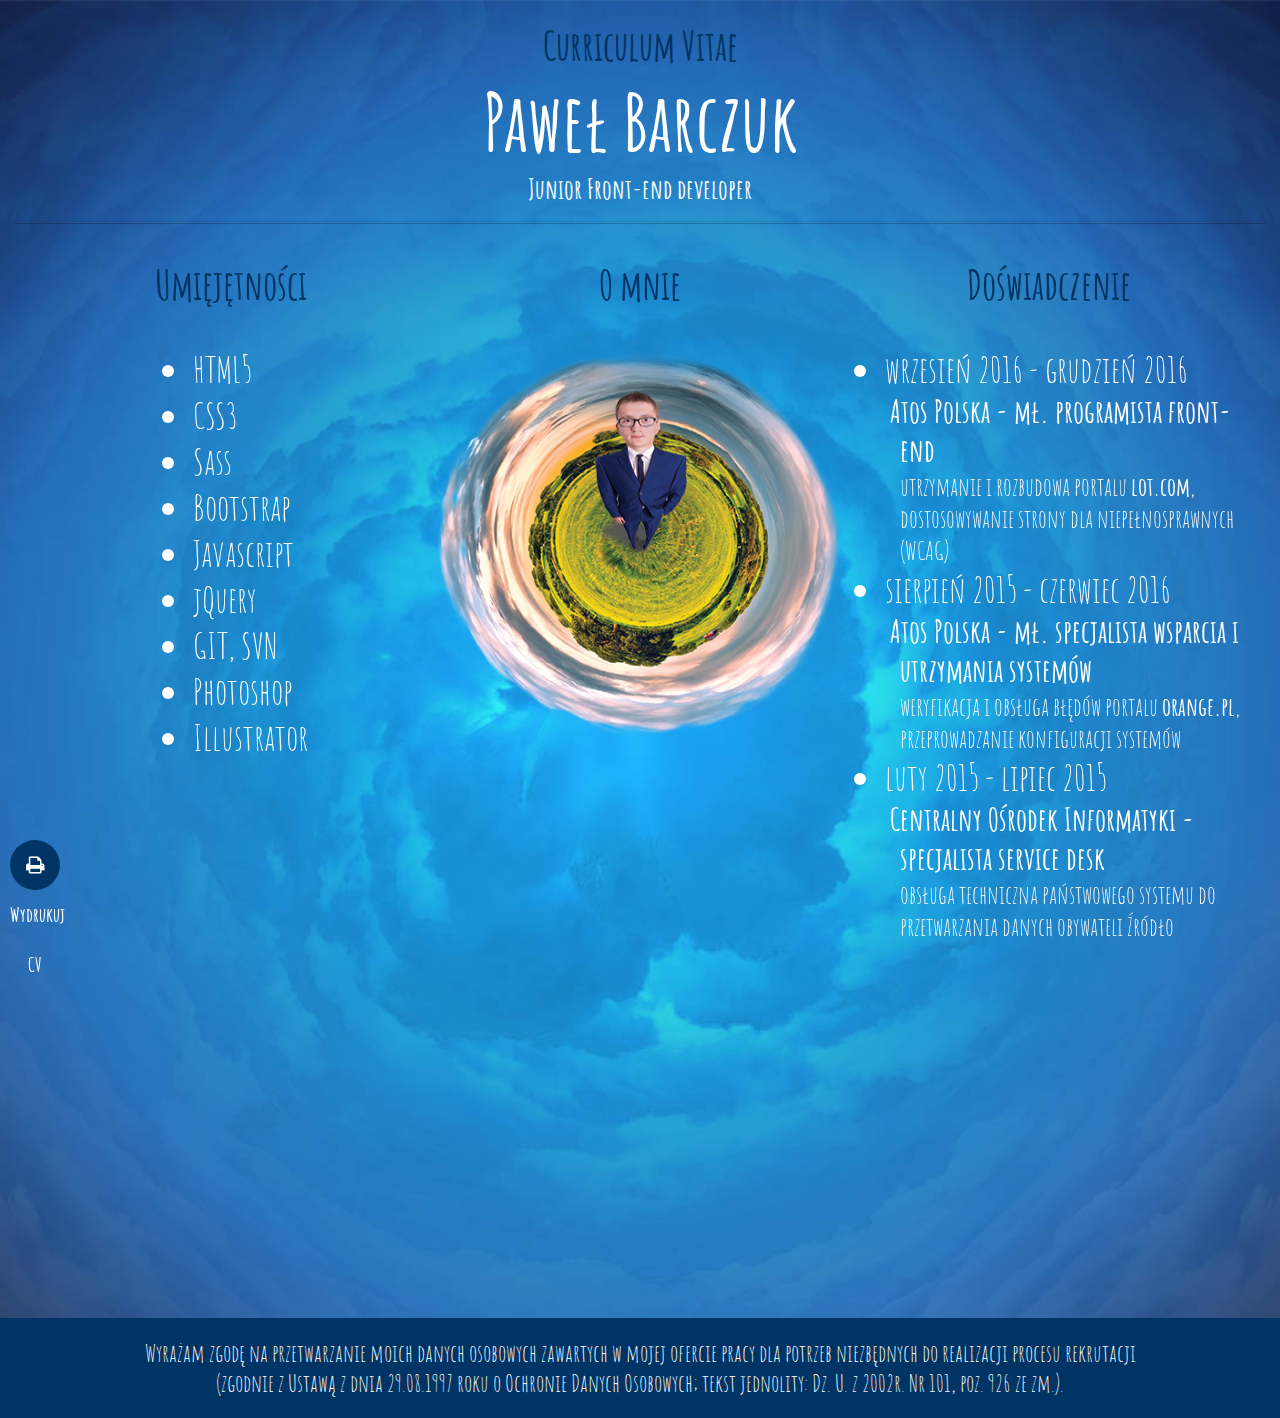
==== commit 711a6984: "update" ====
--- a/index.html
+++ b/index.html
@@ -58,7 +58,7 @@
                     </li>
 
                     <li>
-                        GIT
+                        GIT, SVN
                     </li>
                     <li>
                         Photoshop
@@ -71,7 +71,7 @@
             <div id="exp" class="animation-element slide">
                 <h4>Doświadczenie</h4>
                 <ul>
-                    <li>od września 2016
+                    <li>wrzesień 2016 - grudzień 2016
                         <p>
                             <span class="firm">Atos Polska - mł. programista front-end</span>
                             <span>utrzymanie i rozbudowa portalu <strong>lot.com</strong>, dostosowywanie strony dla niepełnosprawnych (WCAG)</span>
